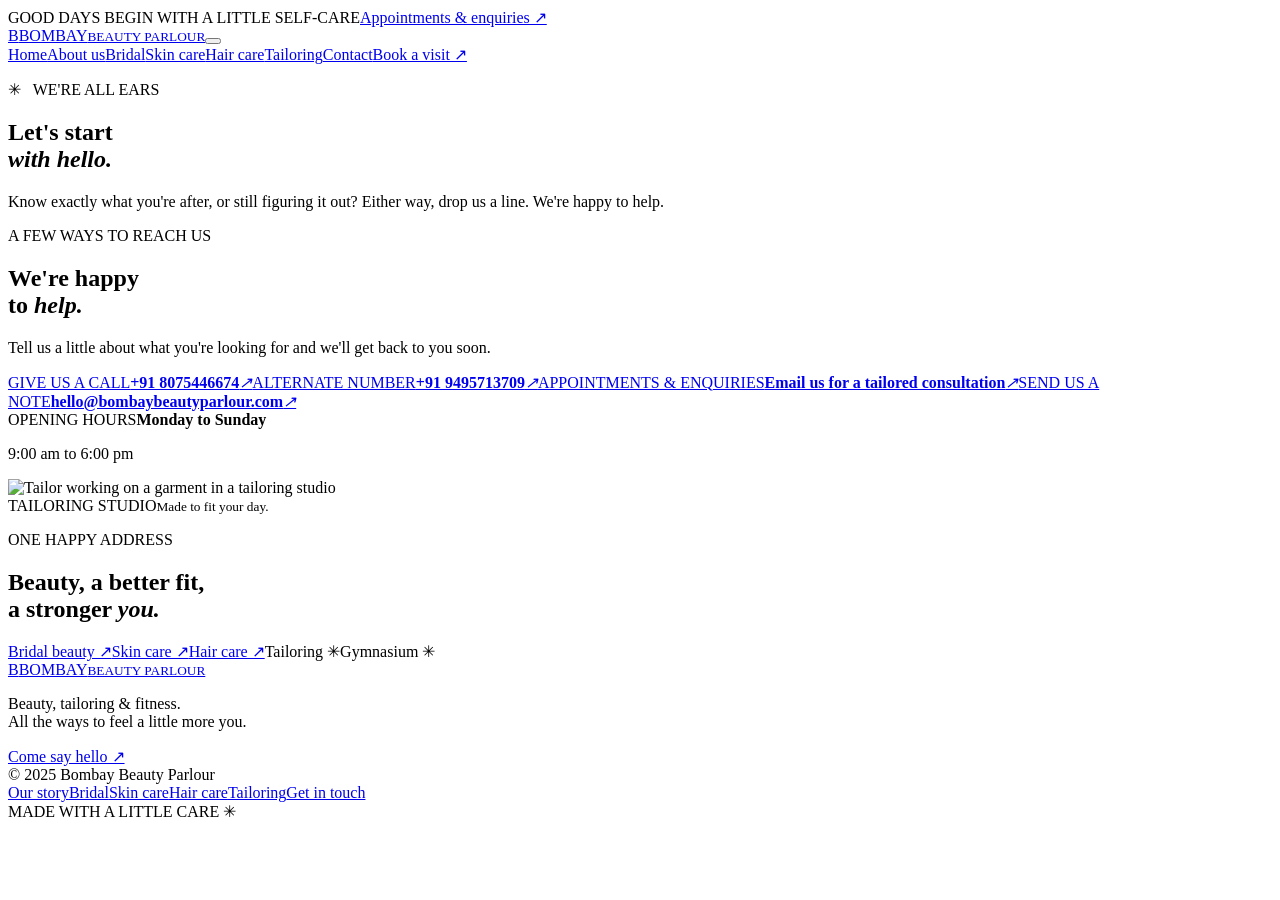
==== contact.html @ 86fa7dbe "Add core Bombay Beauty Parlour pages" ====
<!doctype html>
<html lang="en"><head><meta charset="utf-8"><meta name="viewport" content="width=device-width,initial-scale=1"><meta name="description" content="Contact Bombay Beauty Parlour to ask about beauty, bridal, tailoring, fitness and appointments."><title>Contact Us | Bombay Beauty Parlour</title><link rel="preconnect" href="https://fonts.googleapis.com"><link rel="preconnect" href="https://fonts.gstatic.com" crossorigin><link href="https://fonts.googleapis.com/css2?family=DM+Sans:wght@400;500;600;700&family=Playfair+Display:ital,wght@0,500;0,600;1,500&display=swap" rel="stylesheet"><link rel="stylesheet" href="styles.css"><script src="script.js" defer></script></head>
<body><div class="announcement"><span>GOOD DAYS BEGIN WITH A LITTLE SELF-CARE</span><a href="contact.html">Appointments & enquiries ↗</a></div><header class="header"><a class="brand" href="index.html"><span class="brand-symbol">B</span><span>BOMBAY<small>BEAUTY PARLOUR</small></span></a><button class="menu-toggle" aria-label="Open navigation" aria-expanded="false"><i></i><i></i></button><nav class="nav"><a href="index.html">Home</a><a href="about.html">About us</a><a href="bridal.html">Bridal</a><a href="skincare.html">Skin care</a><a href="haircare.html">Hair care</a><a href="tailoring.html">Tailoring</a><a class="active" href="contact.html">Contact</a><a class="nav-book" href="contact.html">Book a visit ↗</a></nav></header>
<main><section class="page-hero contact-hero"><p class="eyebrow">✳ &nbsp; WE'RE ALL EARS</p><h1>Let's start<br><em>with hello.</em></h1><p>Know exactly what you're after, or still figuring it out? Either way, drop us a line. We're happy to help.</p></section><section class="contact-layout wrap"><div class="contact-info"><p class="eyebrow">A FEW WAYS TO REACH US</p><h2>We're happy<br>to <em>help.</em></h2><p>Tell us a little about what you're looking for and we'll get back to you soon.</p><a class="contact-detail" href="tel:+918075446674"><span>GIVE US A CALL</span><b>+91 8075446674</b><i>↗</i></a><a class="contact-detail" href="tel:+919495713709"><span>ALTERNATE NUMBER</span><b>+91 9495713709</b><i>↗</i></a><a class="contact-detail" href="mailto:hello@bombaybeautyparlour.com"><span>APPOINTMENTS & ENQUIRIES</span><b>Email us for a tailored consultation</b><i>↗</i></a><a class="contact-detail" href="mailto:hello@bombaybeautyparlour.com"><span>SEND US A NOTE</span><b>hello@bombaybeautyparlour.com</b><i>↗</i></a><div class="hours"><span>OPENING HOURS</span><b>Monday to Sunday</b><p>9:00 am to 6:00 pm</p></div></div><div class="contact-visual" aria-label="Tailoring studio photo"><img src="https://images.pexels.com/photos/996329/pexels-photo-996329.jpeg?auto=compress&cs=tinysrgb&w=1200" alt="Tailor working on a garment in a tailoring studio"><div class="photo-caption"><span>TAILORING STUDIO</span><small>Made to fit your day.</small></div></div></section><section class="contact-services"><p class="eyebrow">ONE HAPPY ADDRESS</p><h2>Beauty, a better fit,<br>a stronger <em>you.</em></h2><div><a href="bridal.html">Bridal beauty ↗</a><a href="skincare.html">Skin care ↗</a><a href="haircare.html">Hair care ↗</a><span id="tailoring">Tailoring ✳</span><span id="gym">Gymnasium ✳</span></div></section></main>
<footer class="footer"><div class="footer-main"><a class="brand footer-brand" href="index.html"><span class="brand-symbol">B</span><span>BOMBAY<small>BEAUTY PARLOUR</small></span></a><p>Beauty, tailoring & fitness.<br>All the ways to feel a little more you.</p><a class="footer-hello" href="mailto:hello@bombaybeautyparlour.com">Come say hello ↗</a></div><div class="footer-bottom"><span>© 2025 Bombay Beauty Parlour</span><div><a href="about.html">Our story</a><a href="bridal.html">Bridal</a><a href="skincare.html">Skin care</a><a href="haircare.html">Hair care</a><a href="tailoring.html">Tailoring</a><a href="contact.html">Get in touch</a></div><span>MADE WITH A LITTLE CARE ✳</span></div></footer></body></html>
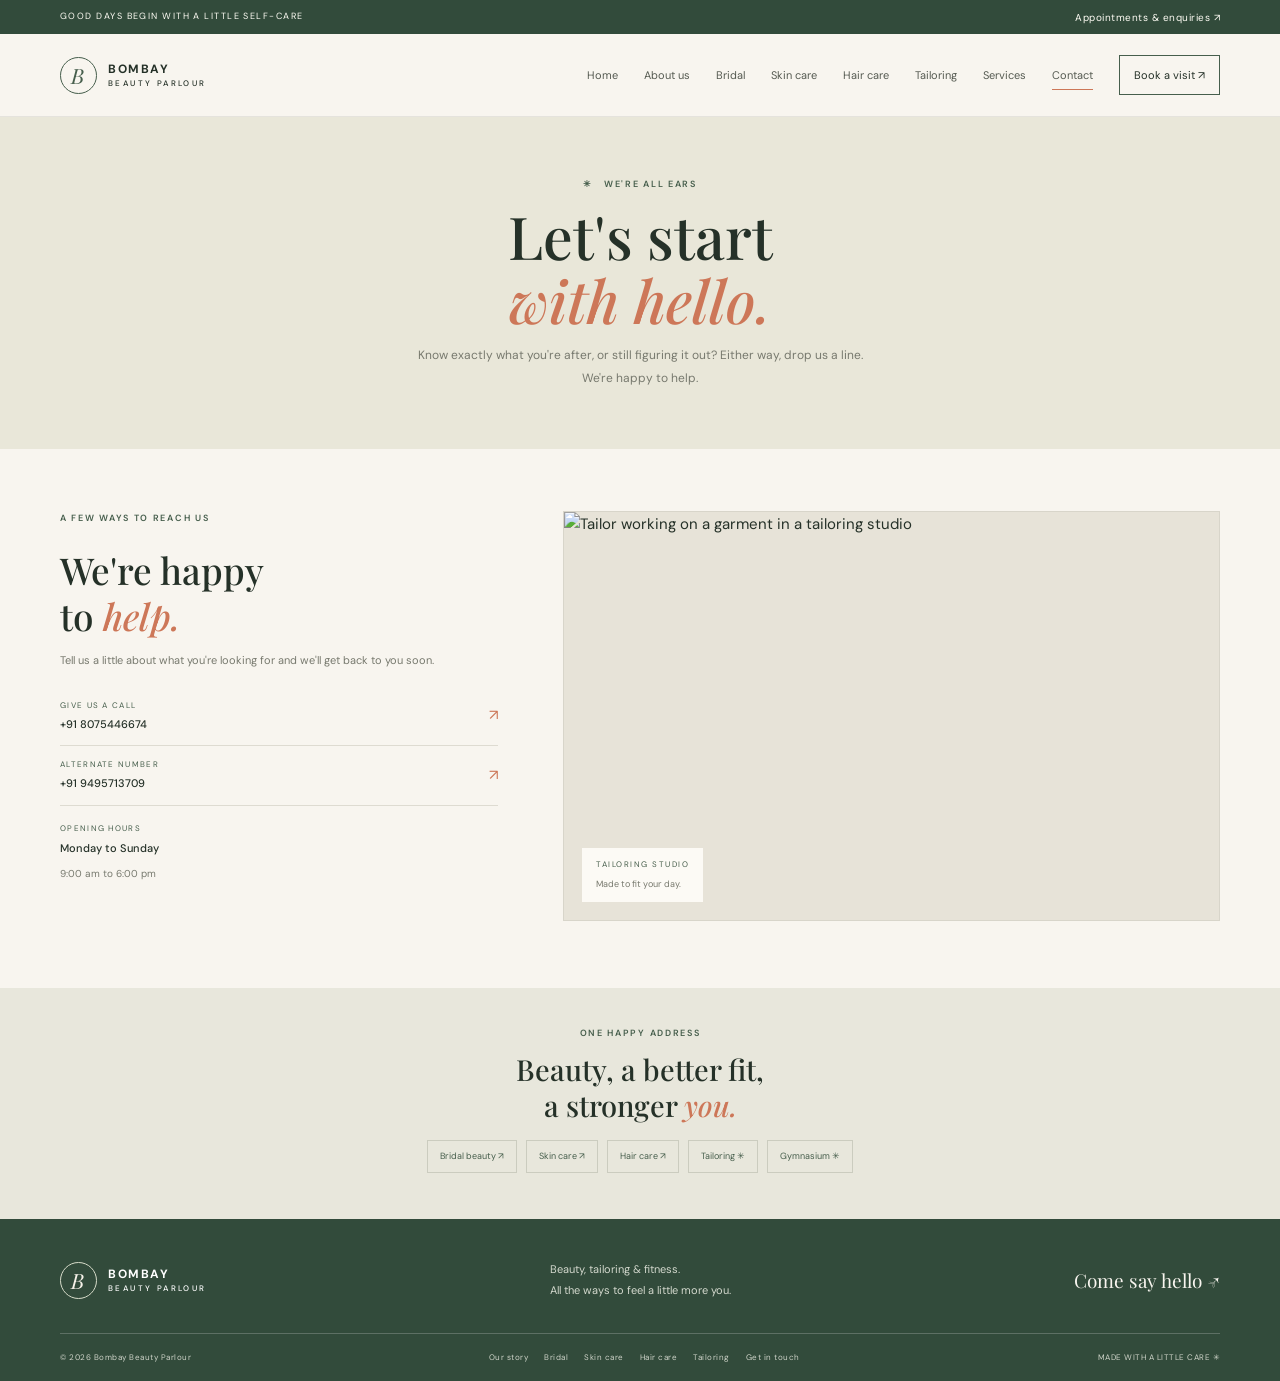
==== commit 2b300040: "Remove email enquiries from contact page" ====
--- a/contact.html
+++ b/contact.html
@@ -1,5 +1,5 @@
 <!doctype html>
 <html lang="en"><head><meta charset="utf-8"><meta name="viewport" content="width=device-width,initial-scale=1"><meta name="description" content="Contact Bombay Beauty Parlour to ask about beauty, bridal, tailoring, fitness and appointments."><title>Contact Us | Bombay Beauty Parlour</title><link rel="preconnect" href="https://fonts.googleapis.com"><link rel="preconnect" href="https://fonts.gstatic.com" crossorigin><link href="https://fonts.googleapis.com/css2?family=DM+Sans:wght@400;500;600;700&family=Playfair+Display:ital,wght@0,500;0,600;1,500&display=swap" rel="stylesheet"><link rel="stylesheet" href="styles.css"><script src="script.js" defer></script></head>
 <body><div class="announcement"><span>GOOD DAYS BEGIN WITH A LITTLE SELF-CARE</span><a href="contact.html">Appointments & enquiries ↗</a></div><header class="header"><a class="brand" href="index.html"><span class="brand-symbol">B</span><span>BOMBAY<small>BEAUTY PARLOUR</small></span></a><button class="menu-toggle" aria-label="Open navigation" aria-expanded="false"><i></i><i></i></button><nav class="nav"><a href="index.html">Home</a><a href="about.html">About us</a><a href="bridal.html">Bridal</a><a href="skincare.html">Skin care</a><a href="haircare.html">Hair care</a><a href="tailoring.html">Tailoring</a><a class="active" href="contact.html">Contact</a><a class="nav-book" href="contact.html">Book a visit ↗</a></nav></header>
-<main><section class="page-hero contact-hero"><p class="eyebrow">✳ &nbsp; WE'RE ALL EARS</p><h1>Let's start<br><em>with hello.</em></h1><p>Know exactly what you're after, or still figuring it out? Either way, drop us a line. We're happy to help.</p></section><section class="contact-layout wrap"><div class="contact-info"><p class="eyebrow">A FEW WAYS TO REACH US</p><h2>We're happy<br>to <em>help.</em></h2><p>Tell us a little about what you're looking for and we'll get back to you soon.</p><a class="contact-detail" href="tel:+918075446674"><span>GIVE US A CALL</span><b>+91 8075446674</b><i>↗</i></a><a class="contact-detail" href="tel:+919495713709"><span>ALTERNATE NUMBER</span><b>+91 9495713709</b><i>↗</i></a><a class="contact-detail" href="mailto:hello@bombaybeautyparlour.com"><span>APPOINTMENTS & ENQUIRIES</span><b>Email us for a tailored consultation</b><i>↗</i></a><a class="contact-detail" href="mailto:hello@bombaybeautyparlour.com"><span>SEND US A NOTE</span><b>hello@bombaybeautyparlour.com</b><i>↗</i></a><div class="hours"><span>OPENING HOURS</span><b>Monday to Sunday</b><p>9:00 am to 6:00 pm</p></div></div><div class="contact-visual" aria-label="Tailoring studio photo"><img src="https://images.pexels.com/photos/996329/pexels-photo-996329.jpeg?auto=compress&cs=tinysrgb&w=1200" alt="Tailor working on a garment in a tailoring studio"><div class="photo-caption"><span>TAILORING STUDIO</span><small>Made to fit your day.</small></div></div></section><section class="contact-services"><p class="eyebrow">ONE HAPPY ADDRESS</p><h2>Beauty, a better fit,<br>a stronger <em>you.</em></h2><div><a href="bridal.html">Bridal beauty ↗</a><a href="skincare.html">Skin care ↗</a><a href="haircare.html">Hair care ↗</a><span id="tailoring">Tailoring ✳</span><span id="gym">Gymnasium ✳</span></div></section></main>
+<main><section class="page-hero contact-hero"><p class="eyebrow">✳ &nbsp; WE'RE ALL EARS</p><h1>Let's start<br><em>with hello.</em></h1><p>Know exactly what you're after, or still figuring it out? Either way, drop us a line. We're happy to help.</p></section><section class="contact-layout wrap"><div class="contact-info"><p class="eyebrow">A FEW WAYS TO REACH US</p><h2>We're happy<br>to <em>help.</em></h2><p>Tell us a little about what you're looking for and we'll get back to you soon.</p><a class="contact-detail" href="tel:+918075446674"><span>GIVE US A CALL</span><b>+91 8075446674</b><i>↗</i></a><a class="contact-detail" href="tel:+919495713709"><span>ALTERNATE NUMBER</span><b>+91 9495713709</b><i>↗</i></a><div class="hours"><span>OPENING HOURS</span><b>Monday to Sunday</b><p>9:00 am to 6:00 pm</p></div></div><div class="contact-visual" aria-label="Tailoring studio photo"><img src="https://images.pexels.com/photos/996329/pexels-photo-996329.jpeg?auto=compress&cs=tinysrgb&w=1200" alt="Tailor working on a garment in a tailoring studio"><div class="photo-caption"><span>TAILORING STUDIO</span><small>Made to fit your day.</small></div></div></section><section class="contact-services"><p class="eyebrow">ONE HAPPY ADDRESS</p><h2>Beauty, a better fit,<br>a stronger <em>you.</em></h2><div><a href="bridal.html">Bridal beauty ↗</a><a href="skincare.html">Skin care ↗</a><a href="haircare.html">Hair care ↗</a><span id="tailoring">Tailoring ✳</span><span id="gym">Gymnasium ✳</span></div></section></main>
 <footer class="footer"><div class="footer-main"><a class="brand footer-brand" href="index.html"><span class="brand-symbol">B</span><span>BOMBAY<small>BEAUTY PARLOUR</small></span></a><p>Beauty, tailoring & fitness.<br>All the ways to feel a little more you.</p><a class="footer-hello" href="mailto:hello@bombaybeautyparlour.com">Come say hello ↗</a></div><div class="footer-bottom"><span>© 2025 Bombay Beauty Parlour</span><div><a href="about.html">Our story</a><a href="bridal.html">Bridal</a><a href="skincare.html">Skin care</a><a href="haircare.html">Hair care</a><a href="tailoring.html">Tailoring</a><a href="contact.html">Get in touch</a></div><span>MADE WITH A LITTLE CARE ✳</span></div></footer></body></html>
--- a/styles.css
+++ b/styles.css
@@ -0,0 +1 @@
+:root{--paper:#f8f5ef;--white:#fffdf9;--ink:#253128;--muted:#77796e;--green:#465e4c;--deep:#324b3b;--orange:#cd7758;--pale:#e9e7d9;--line:#dedbd1;--serif:"Playfair Display",Georgia,serif;--sans:"DM Sans",Arial,sans-serif;--content:1160px}*{box-sizing:border-box}html{scroll-behavior:smooth}body{margin:0;background:var(--paper);color:var(--ink);font-family:var(--sans);font-size:15px;line-height:1.7}a{color:inherit;text-decoration:none}img{display:block;width:100%;height:100%;object-fit:cover}.announcement{height:34px;padding:0 max(calc((100vw - var(--content))/2),32px);background:var(--deep);color:#fffdf5;display:flex;align-items:center;justify-content:space-between;font-size:9px;letter-spacing:1.45px}.announcement a{font-size:10px;letter-spacing:.5px}.header{height:83px;padding:0 max(calc((100vw - var(--content))/2),32px);display:flex;align-items:center;justify-content:space-between;border-bottom:1px solid rgba(37,49,40,.09);position:relative;z-index:5}.brand{display:flex;align-items:center;gap:11px;font-size:12px;letter-spacing:1.5px;font-weight:700;line-height:1.4}.brand-symbol{width:37px;height:37px;border:1px solid var(--green);border-radius:50%;display:grid;place-items:center;font:italic 21px var(--serif);color:var(--green)}.brand small{display:block;font-size:8px;font-weight:500;letter-spacing:2.4px}.nav{display:flex;align-items:center;gap:26px;font-size:11px}.nav>a:not(.nav-book){position:relative;padding:8px 0;color:#555a51}.nav>a:not(.nav-book):after{content:"";position:absolute;left:0;bottom:2px;width:0;height:1px;background:var(--orange);transition:width .2s}.nav>a:not(.nav-book):hover:after,.nav>a.active:after{width:100%}.nav-book{border:1px solid var(--green);padding:10px 14px;transition:background .2s,color .2s}.nav-book:hover{background:var(--green);color:white}.menu-toggle{display:none}.hero{max-width:var(--content);min-height:570px;margin:auto;padding:55px 0 65px;display:grid;grid-template-columns:.9fr 1.1fr;gap:45px;align-items:center}.hero-copy{padding-left:20px;position:relative}.eyebrow{display:flex;align-items:center;gap:9px;font-size:9px;font-weight:600;letter-spacing:1.7px;color:var(--green);margin:0 0 20px}.hero h1,.page-hero h1,.detail-hero h1{font:500 clamp(53px,6.1vw,76px)/1.08 var(--serif);margin:0 0 21px}.hero h1 em,.page-hero h1 em,.detail-hero h1 em,h2 em{font-weight:500;color:var(--orange)}.body-copy{max-width:365px;color:#666960;font-size:13px;line-height:1.9;margin-bottom:26px}.actions{display:flex;align-items:center;gap:23px}.button{display:inline-flex;align-items:center;justify-content:center;gap:24px;padding:13px 18px;font-size:10px;font-weight:600;letter-spacing:.3px;color:white;background:var(--deep);transition:transform .2s,background .2s;border:0;cursor:pointer}.button:hover{transform:translateY(-2px);background:var(--green)}.button span{color:#e6a17d}.underlink{font-size:10px;font-weight:600;border-bottom:1px solid var(--orange);padding:7px 0}.hero-note{position:absolute;bottom:-103px;left:18px;color:#838478;font-size:8px;letter-spacing:1px;line-height:1.8;padding-left:34px}.hero-note b{position:absolute;left:0;top:4px;font-size:25px;color:var(--orange)}.hero-note span{color:var(--green);font-weight:600}.hero-photo{position:relative;height:455px;min-width:0}.hero-photo:before{content:"";position:absolute;inset:12px -12px -12px 12px;border:1px solid #c5c2af;pointer-events:none;z-index:1}.hero-photo img{object-position:50% 38%}.photo-label{position:absolute;z-index:2;left:16px;bottom:16px;background:var(--white);padding:10px 13px;font-size:8px;letter-spacing:1px}.photo-label:first-letter{color:var(--orange)}.photo-label small{margin-left:9px;color:#88887c}.photo-stamp{width:96px;height:96px;border-radius:50%;position:absolute;right:-19px;top:25px;z-index:2;background:#d8ddd0;color:var(--deep);display:grid;place-content:center;text-align:center;font-size:8px;letter-spacing:1px;line-height:1.55;transform:rotate(8deg)}.intro{padding:59px max(calc((100vw - var(--content))/2),32px);background:var(--pale);display:grid;grid-template-columns:1fr .85fr 45px;align-items:center;gap:42px}.intro .eyebrow{margin-bottom:10px}.intro h2,.section-title h2,.story h2,.visit h2,.contact-info h2,.contact-services h2{font:500 37px/1.25 var(--serif);margin:0}.intro>p{margin:0;color:#686b60;font-size:12px;line-height:2;max-width:380px}.home-malayalam-brand{margin:18px auto 0;padding:0 20px;text-align:center;color:#1d5dbd;font-size:24px;font-weight:700;letter-spacing:.5px}.round-link{width:42px;height:42px;border:1px solid #829083;border-radius:50%;display:grid;place-items:center;font-size:18px;transition:background .2s,color .2s}.round-link:hover{background:var(--green);color:white}.wrap{max-width:var(--content);margin-left:auto;margin-right:auto}.services{padding-top:79px;padding-bottom:87px}.section-title{display:flex;justify-content:space-between;align-items:end;margin-bottom:30px}.section-title .eyebrow{margin-bottom:9px}.section-title h2{font-size:35px}.section-title>p{max-width:290px;font-size:11px;line-height:1.9;color:var(--muted);margin:0 7px 4px 20px}.service-grid{display:grid;grid-template-columns:repeat(6,1fr);gap:16px}.service-card{grid-column:span 2;position:relative;display:block;height:277px;overflow:hidden;background:#d9d9cf;color:white}.service-card.wide{grid-column:span 3}.service-card img{transition:transform .55s;filter:brightness(.83)}.service-card:hover img{transform:scale(1.04)}.service-card:after{content:"";position:absolute;inset:38% 0 0;background:linear-gradient(transparent,rgba(20,29,22,.7))}.service-card .number{position:absolute;left:14px;top:13px;z-index:1;font-size:8px;letter-spacing:1.2px}.service-card>div{position:absolute;left:19px;bottom:17px;z-index:1}.service-card small{font-size:8px;letter-spacing:1px}.service-card h3{font:500 26px/1.25 var(--serif);margin:0}.service-card>b{position:absolute;right:17px;bottom:17px;z-index:1;border:1px solid #ffffffa0;border-radius:50%;width:32px;height:32px;display:grid;place-items:center;font-size:14px;transition:background .2s,color .2s}.service-card:hover>b{background:white;color:var(--ink)}.quote{min-height:279px;background:#e8e7dc;display:flex;align-items:center;justify-content:center;flex-direction:column;text-align:center;position:relative;overflow:hidden}.quote>span{font:48px/1 var(--serif);color:var(--orange)}.quote blockquote{font:500 34px/1.3 var(--serif);margin:5px 0 13px}.quote blockquote em{color:var(--orange)}.quote>p{font-size:8px;letter-spacing:1.8px;color:var(--green);margin:0}.quote>b{position:absolute;right:14%;top:42%;font-size:43px;color:#c4c8b9}.visit{margin-top:80px;margin-bottom:90px;min-height:390px;background:var(--pale);display:grid;grid-template-columns:1fr 1fr}.visit>img{height:100%;min-height:390px}.visit>div{align-self:center;padding:50px 55px}.visit .eyebrow{margin-bottom:12px}.visit h2{font-size:40px}.visit>div>p:not(.eyebrow):not(.hand-note){font-size:12px;line-height:1.9;color:var(--muted);max-width:350px;margin:14px 0 21px}.hand-note{font:italic 13px var(--serif);color:var(--green);margin:12px 0 0}.footer{background:var(--deep);color:#f8f5ef;padding:40px max(calc((100vw - var(--content))/2),32px) 0}.footer-main{display:flex;align-items:center;justify-content:space-between;padding-bottom:32px}.footer-brand{color:white}.footer-brand .brand-symbol{border-color:#d6dbc9;color:#f6f2e9}.footer-main>p{font-size:11px;line-height:1.9;color:#d4d9ce;margin:0}.footer-hello{font:19px var(--serif)}.footer-bottom{min-height:48px;border-top:1px solid #ffffff35;display:flex;align-items:center;justify-content:space-between;font-size:8px;letter-spacing:.5px;color:#d0d5ca}.footer-bottom>div{display:flex;gap:16px}.footer-bottom a:hover{color:#edb494}.page-hero{min-height:320px;padding:60px 20px;text-align:center;display:flex;align-items:center;justify-content:center;flex-direction:column;background:var(--pale)}.page-hero .eyebrow{justify-content:center;margin-bottom:12px}.page-hero h1{font-size:59px;margin-bottom:12px}.page-hero>p:last-child{max-width:460px;font-size:12px;line-height:1.9;color:var(--muted);margin:0}.story{padding-top:80px;padding-bottom:82px;display:grid;grid-template-columns:1.03fr .97fr;gap:76px;align-items:center}.story-photo{height:390px;position:relative}.story-photo>span,.detail-photo>span{position:absolute;left:0;bottom:0;background:var(--white);padding:10px 14px;font-size:8px;letter-spacing:1.1px;color:var(--green)}.story h2{font-size:38px;margin-bottom:16px}.story>div>p:not(.eyebrow){font-size:12px;color:var(--muted);line-height:2;margin-bottom:13px}.story .underlink{display:inline-block;margin-top:9px}.about-blue-text{margin:10px 0 0;color:#1d5dbd;font-size:17px;font-weight:600;line-height:1.8}.values{padding:45px max(calc((100vw - var(--content))/2),32px);background:#e8e7dc;display:grid;grid-template-columns:repeat(3,1fr);gap:40px}.values article>span,.offers article>small{font-size:8px;letter-spacing:1.4px;color:var(--orange)}.values h3,.offers h3{font:500 23px var(--serif);margin:8px 0 5px}.values p,.offers article p{font-size:11px;line-height:1.9;color:#73766d;max-width:290px;margin:0}.detail-hero{max-width:var(--content);min-height:465px;margin:auto;padding:48px 0;display:grid;grid-template-columns:1fr 1fr;gap:64px;align-items:center}.detail-hero>div:first-child{padding-left:18px}.detail-hero h1{font-size:62px;margin-bottom:16px}.detail-hero>div:first-child>p:not(.eyebrow){font-size:12px;line-height:2;color:var(--muted);max-width:380px;margin-bottom:22px}.detail-photo{height:365px;position:relative}.detail-intro{padding:53px 20px 48px;text-align:center;background:var(--pale)}.detail-intro .eyebrow{justify-content:center;margin-bottom:11px}.detail-intro h2,.note-block h2,.wide-photo h2,.hair-quote h2{font:500 34px/1.35 var(--serif);margin:0 0 10px}.detail-intro>p:last-child{max-width:500px;font-size:11px;line-height:2;color:var(--muted);margin:auto}.tailoring-callout{max-width:var(--content);margin:0 auto 16px;padding:0 20px;color:#1d5dbd;font-size:17px;font-weight:600;letter-spacing:.2px;line-height:1.8;text-align:center}.bridal-blue-text{max-width:var(--content);margin:0 auto 10px;padding:0 20px;color:#1d5dbd;font-size:18px;font-weight:600;letter-spacing:.2px;text-align:center}.skincare-blue-text{max-width:var(--content);margin:0 auto 16px;padding:0 20px;color:#1d5dbd;font-size:18px;font-weight:600;letter-spacing:.2px;text-align:center}.hair-blue-text{max-width:var(--content);margin:0 auto 16px;padding:0 20px;color:#1d5dbd;font-size:18px;font-weight:600;letter-spacing:.2px;text-align:center}.offers{padding-top:40px;padding-bottom:47px;display:grid;grid-template-columns:repeat(3,1fr);gap:35px}.offers article{padding:12px 18px 6px 0;border-right:1px solid var(--line)}.offers article:last-child{border:0}.offers h3{margin:8px 0}.note-block{text-align:center;padding:42px 20px 48px;background:#e8e7dc}.note-block>span{font-size:24px;color:var(--orange)}.note-block>.eyebrow{justify-content:center;margin:3px 0 8px}.note-block h2{font-size:30px}.note-block>p:not(.eyebrow){max-width:420px;margin:0 auto 12px;font-size:10px;line-height:1.9;color:var(--muted)}.light-button{background:var(--paper);color:var(--deep)}.wide-photo{max-width:var(--content);height:285px;margin:0 auto 58px;position:relative;overflow:hidden}.wide-photo img{filter:brightness(.68)}.wide-photo>div{position:absolute;left:39px;bottom:29px;color:white}.wide-photo .eyebrow{color:#f7f3e8;margin-bottom:8px}.wide-photo h2{margin-bottom:4px}.wide-photo h2 em,.hair-quote h2 em{color:#f0ad88}.wide-photo>div>p:last-child{font-size:10px;margin:0}.hair-quote{max-width:var(--content);margin:0 auto 60px;display:grid;grid-template-columns:1fr 1fr;min-height:290px;background:var(--pale)}.hair-quote img{min-height:290px}.hair-quote>div{align-self:center;padding:30px 40px}.hair-quote>div>span{font:42px/1 var(--serif);color:var(--orange)}.hair-quote h2{font-size:27px;margin:0 0 9px}.hair-quote p{font-size:10px;color:var(--muted)}.page-cta{background:var(--deep);text-align:center;padding:48px 20px 53px;color:#fffdf8}.page-cta .eyebrow{justify-content:center;color:#d6ddcf;margin-bottom:9px}.page-cta h2{font:500 35px/1.35 var(--serif);margin:0 0 16px}.page-cta h2 em{color:#e4a17c}.contact-hero{min-height:275px}.contact-layout{padding-top:62px;padding-bottom:67px;display:grid;grid-template-columns:.8fr 1.2fr;gap:65px}.contact-info h2{font-size:37px;margin-bottom:11px}.contact-info>p:not(.eyebrow){font-size:11px;line-height:1.9;color:var(--muted);margin-bottom:16px}.contact-detail{padding:12px 0;border-bottom:1px solid var(--line);display:grid;grid-template-columns:1fr auto;gap:2px}.contact-detail>span,.hours>span{font-size:8px;letter-spacing:1.3px;color:var(--green)}.contact-detail>b,.hours>b{font-size:11px;font-weight:500}.contact-detail>i{font-style:normal;color:var(--orange);grid-column:2;grid-row:1/3;align-self:center}.hours{padding-top:16px;display:grid;gap:4px}.hours p{font-size:10px;color:var(--muted);margin:3px 0 0}.contact-visual{position:relative;height:100%;min-height:410px;background:#e7e3d8;overflow:hidden;border:1px solid rgba(37,49,40,.08)}.contact-visual img{height:100%;object-position:center}.photo-caption{position:absolute;left:18px;bottom:18px;background:rgba(255,253,249,.88);padding:10px 14px;display:grid;gap:5px;backdrop-filter:blur(1px)}.photo-caption span{font-size:8px;letter-spacing:1.5px;color:var(--green)}.photo-caption small{font-size:9px;color:var(--muted)}.contact-services{padding:38px 20px 46px;background:#e8e7dc;text-align:center}.contact-services .eyebrow{justify-content:center;margin-bottom:9px}.contact-services h2{font-size:29px;margin-bottom:17px}.contact-services>div{display:flex;justify-content:center;flex-wrap:wrap;gap:9px}.contact-services>div>*{padding:8px 12px;border:1px solid #cbccbf;font-size:9px;color:var(--green)}.contact-services a:hover{background:var(--deep);color:white}@media(max-width:1200px){.wrap,.hero,.detail-hero,.story,.wide-photo,.hair-quote,.visit{margin-left:35px;margin-right:35px}.header,.announcement,.footer,.intro,.values{padding-left:35px;padding-right:35px}.nav{gap:17px}}@media(max-width:900px){.nav{gap:12px;font-size:10px}.nav-book{padding:8px}.hero{min-height:490px;gap:28px}.hero-photo{height:390px}.hero h1{font-size:59px}.hero-note{bottom:-79px}.service-card{height:236px}.story{gap:40px}.detail-hero{gap:34px}.detail-hero h1{font-size:55px}.contact-layout{gap:32px}.footer-bottom>div{gap:10px}}@media(max-width:700px){.announcement{height:31px;padding:0 16px;font-size:7px;letter-spacing:.9px}.announcement a{font-size:9px}.header{height:67px;padding:0 19px}.brand{font-size:11px;gap:9px}.brand-symbol{width:33px;height:33px}.brand small{font-size:7px}.menu-toggle{width:38px;height:38px;border:1px solid var(--line);background:transparent;display:flex;align-items:center;justify-content:center;flex-direction:column;gap:5px}.menu-toggle i{width:15px;height:1px;background:var(--deep)}.nav{display:none;position:absolute;top:67px;left:0;right:0;background:var(--paper);padding:14px 20px 20px;align-items:stretch;gap:0;flex-direction:column;border-bottom:1px solid var(--line);box-shadow:0 10px 20px #232b210f}.nav.open{display:flex}.nav>a:not(.nav-book){padding:10px 0;border-bottom:1px solid #25312812}.nav>a:not(.nav-book):after{display:none}.nav-book{align-self:flex-start;margin-top:12px}.hero{margin:0;padding:35px 20px;display:flex;flex-direction:column;align-items:stretch;gap:26px}.hero-copy{padding:0}.eyebrow{font-size:8px;margin-bottom:16px}.hero h1,.page-hero h1{font-size:53px}.body-copy{font-size:12px}.actions{gap:16px}.hero-note{display:none}.hero-photo{height:325px;margin-right:7px}.hero-photo:before{inset:8px -8px -8px 8px}.photo-stamp{width:78px;height:78px;right:-10px;top:14px;font-size:7px}.photo-label{left:9px;bottom:9px;font-size:7px}.intro{padding:34px 20px;grid-template-columns:1fr 41px;gap:12px 15px}.intro>div{grid-column:1}.intro>p{grid-column:1;grid-row:2;font-size:11px}.intro h2,.section-title h2,.story h2,.visit h2{font-size:30px}.round-link{grid-column:2;grid-row:1;width:39px;height:39px}.wrap{margin-left:20px;margin-right:20px}.services{padding-top:49px;padding-bottom:54px}.section-title{display:block;margin-bottom:19px}.section-title>p{margin:8px 0 0;max-width:350px}.service-grid{grid-template-columns:1fr 1fr;gap:10px}.service-card,.service-card.wide{grid-column:span 1;height:205px}.service-card:last-child{grid-column:1/-1;height:215px}.service-card>div{left:12px;bottom:12px}.service-card h3{font-size:22px}.service-card small,.service-card .number{font-size:7px}.service-card>b{width:27px;height:27px;right:11px;bottom:12px}.quote{min-height:230px;padding:28px 15px}.quote blockquote{font-size:28px}.quote>b{right:5%;font-size:33px}.visit{margin:48px 20px 53px;grid-template-columns:1fr}.visit>img{min-height:230px;height:230px}.visit>div{padding:31px 23px 35px}.visit h2{font-size:36px}.footer{padding:30px 20px 0}.footer-main{align-items:flex-start;gap:14px;flex-wrap:wrap}.footer-main>p{width:100%;order:3}.footer-hello{font-size:15px}.footer-bottom{padding:14px 0;align-items:flex-start;gap:12px;flex-direction:column}.footer-bottom>div{flex-wrap:wrap;gap:5px 14px}.page-hero{min-height:260px;padding:43px 22px}.page-hero h1{font-size:49px}.page-hero>p:last-child{font-size:11px}.story{margin:0 20px;padding:45px 0;grid-template-columns:1fr;gap:27px}.story-photo{height:275px}.story h2{font-size:33px}.values{padding:30px 24px;grid-template-columns:1fr;gap:20px}.values h3{font-size:21px;margin:5px 0}.values p{max-width:430px}.detail-hero{margin:0;padding:35px 20px 39px;grid-template-columns:1fr;gap:23px}.detail-hero>div:first-child{padding:0}.detail-hero h1{font-size:51px}.detail-hero>div:first-child>p:not(.eyebrow){font-size:11px}.detail-photo{height:300px;margin-right:7px}.detail-intro{padding:37px 20px}.detail-intro h2{font-size:29px}.detail-intro>p:last-child{font-size:10px}.offers{padding:24px 21px 30px;grid-template-columns:1fr;gap:0}.offers article{padding:15px 0;border-right:0;border-bottom:1px solid var(--line)}.offers article:last-child{border:0}.offers article p{max-width:450px}.note-block{padding:35px 21px 40px}.page-cta{padding:38px 18px}.page-cta h2{font-size:30px}.wide-photo{height:228px;margin:0 20px 42px}.wide-photo>div{left:18px;right:10px;bottom:19px}.wide-photo h2{font-size:28px}.hair-quote{margin:0 20px 42px;grid-template-columns:1fr}.hair-quote img{height:210px;min-height:210px}.hair-quote>div{padding:19px 22px}.hair-quote h2{font-size:25px}.contact-hero{min-height:235px}.contact-layout{margin:0 20px;padding:36px 0 41px;grid-template-columns:1fr;gap:28px}.contact-info h2{font-size:33px}.contact-form{padding:21px 17px}.form-row{grid-template-columns:1fr;gap:0}.contact-services{padding:31px 15px}.contact-services h2{font-size:25px}}@media(prefers-reduced-motion:reduce){*,*::before,*::after{scroll-behavior:auto!important;transition:none!important}}
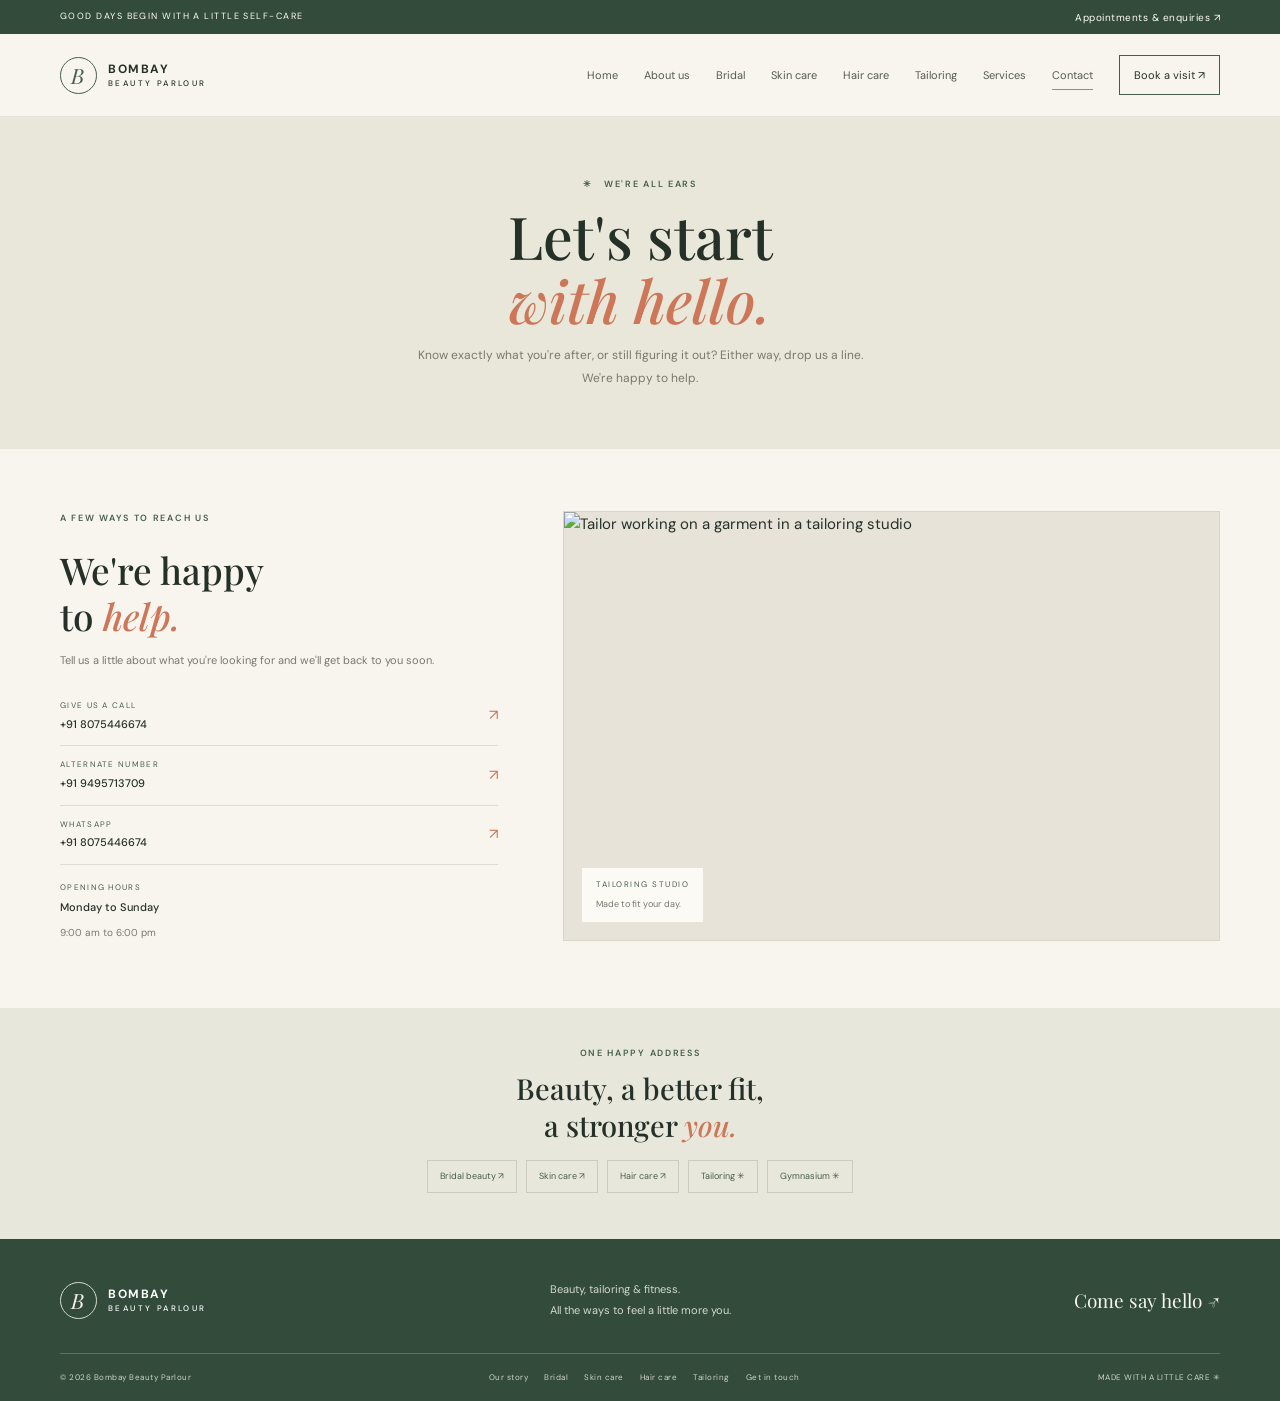
==== commit 034a948f: "Add WhatsApp contact to contact page" ====
--- a/contact.html
+++ b/contact.html
@@ -1,5 +1,5 @@
 <!doctype html>
 <html lang="en"><head><meta charset="utf-8"><meta name="viewport" content="width=device-width,initial-scale=1"><meta name="description" content="Contact Bombay Beauty Parlour to ask about beauty, bridal, tailoring, fitness and appointments."><title>Contact Us | Bombay Beauty Parlour</title><link rel="preconnect" href="https://fonts.googleapis.com"><link rel="preconnect" href="https://fonts.gstatic.com" crossorigin><link href="https://fonts.googleapis.com/css2?family=DM+Sans:wght@400;500;600;700&family=Playfair+Display:ital,wght@0,500;0,600;1,500&display=swap" rel="stylesheet"><link rel="stylesheet" href="styles.css"><script src="script.js" defer></script></head>
 <body><div class="announcement"><span>GOOD DAYS BEGIN WITH A LITTLE SELF-CARE</span><a href="contact.html">Appointments & enquiries ↗</a></div><header class="header"><a class="brand" href="index.html"><span class="brand-symbol">B</span><span>BOMBAY<small>BEAUTY PARLOUR</small></span></a><button class="menu-toggle" aria-label="Open navigation" aria-expanded="false"><i></i><i></i></button><nav class="nav"><a href="index.html">Home</a><a href="about.html">About us</a><a href="bridal.html">Bridal</a><a href="skincare.html">Skin care</a><a href="haircare.html">Hair care</a><a href="tailoring.html">Tailoring</a><a class="active" href="contact.html">Contact</a><a class="nav-book" href="contact.html">Book a visit ↗</a></nav></header>
-<main><section class="page-hero contact-hero"><p class="eyebrow">✳ &nbsp; WE'RE ALL EARS</p><h1>Let's start<br><em>with hello.</em></h1><p>Know exactly what you're after, or still figuring it out? Either way, drop us a line. We're happy to help.</p></section><section class="contact-layout wrap"><div class="contact-info"><p class="eyebrow">A FEW WAYS TO REACH US</p><h2>We're happy<br>to <em>help.</em></h2><p>Tell us a little about what you're looking for and we'll get back to you soon.</p><a class="contact-detail" href="tel:+918075446674"><span>GIVE US A CALL</span><b>+91 8075446674</b><i>↗</i></a><a class="contact-detail" href="tel:+919495713709"><span>ALTERNATE NUMBER</span><b>+91 9495713709</b><i>↗</i></a><div class="hours"><span>OPENING HOURS</span><b>Monday to Sunday</b><p>9:00 am to 6:00 pm</p></div></div><div class="contact-visual" aria-label="Tailoring studio photo"><img src="https://images.pexels.com/photos/996329/pexels-photo-996329.jpeg?auto=compress&cs=tinysrgb&w=1200" alt="Tailor working on a garment in a tailoring studio"><div class="photo-caption"><span>TAILORING STUDIO</span><small>Made to fit your day.</small></div></div></section><section class="contact-services"><p class="eyebrow">ONE HAPPY ADDRESS</p><h2>Beauty, a better fit,<br>a stronger <em>you.</em></h2><div><a href="bridal.html">Bridal beauty ↗</a><a href="skincare.html">Skin care ↗</a><a href="haircare.html">Hair care ↗</a><span id="tailoring">Tailoring ✳</span><span id="gym">Gymnasium ✳</span></div></section></main>
+<main><section class="page-hero contact-hero"><p class="eyebrow">✳ &nbsp; WE'RE ALL EARS</p><h1>Let's start<br><em>with hello.</em></h1><p>Know exactly what you're after, or still figuring it out? Either way, drop us a line. We're happy to help.</p></section><section class="contact-layout wrap"><div class="contact-info"><p class="eyebrow">A FEW WAYS TO REACH US</p><h2>We're happy<br>to <em>help.</em></h2><p>Tell us a little about what you're looking for and we'll get back to you soon.</p><a class="contact-detail" href="tel:+918075446674"><span>GIVE US A CALL</span><b>+91 8075446674</b><i>↗</i></a><a class="contact-detail" href="tel:+919495713709"><span>ALTERNATE NUMBER</span><b>+91 9495713709</b><i>↗</i></a><a class="contact-detail" href="https://wa.me/918075446674" target="_blank" rel="noopener noreferrer"><span>WHATSAPP</span><b>+91 8075446674</b><i>↗</i></a><div class="hours"><span>OPENING HOURS</span><b>Monday to Sunday</b><p>9:00 am to 6:00 pm</p></div></div><div class="contact-visual" aria-label="Tailoring studio photo"><img src="https://images.pexels.com/photos/996329/pexels-photo-996329.jpeg?auto=compress&cs=tinysrgb&w=1200" alt="Tailor working on a garment in a tailoring studio"><div class="photo-caption"><span>TAILORING STUDIO</span><small>Made to fit your day.</small></div></div></section><section class="contact-services"><p class="eyebrow">ONE HAPPY ADDRESS</p><h2>Beauty, a better fit,<br>a stronger <em>you.</em></h2><div><a href="bridal.html">Bridal beauty ↗</a><a href="skincare.html">Skin care ↗</a><a href="haircare.html">Hair care ↗</a><span id="tailoring">Tailoring ✳</span><span id="gym">Gymnasium ✳</span></div></section></main>
 <footer class="footer"><div class="footer-main"><a class="brand footer-brand" href="index.html"><span class="brand-symbol">B</span><span>BOMBAY<small>BEAUTY PARLOUR</small></span></a><p>Beauty, tailoring & fitness.<br>All the ways to feel a little more you.</p><a class="footer-hello" href="mailto:hello@bombaybeautyparlour.com">Come say hello ↗</a></div><div class="footer-bottom"><span>© 2025 Bombay Beauty Parlour</span><div><a href="about.html">Our story</a><a href="bridal.html">Bridal</a><a href="skincare.html">Skin care</a><a href="haircare.html">Hair care</a><a href="tailoring.html">Tailoring</a><a href="contact.html">Get in touch</a></div><span>MADE WITH A LITTLE CARE ✳</span></div></footer></body></html>
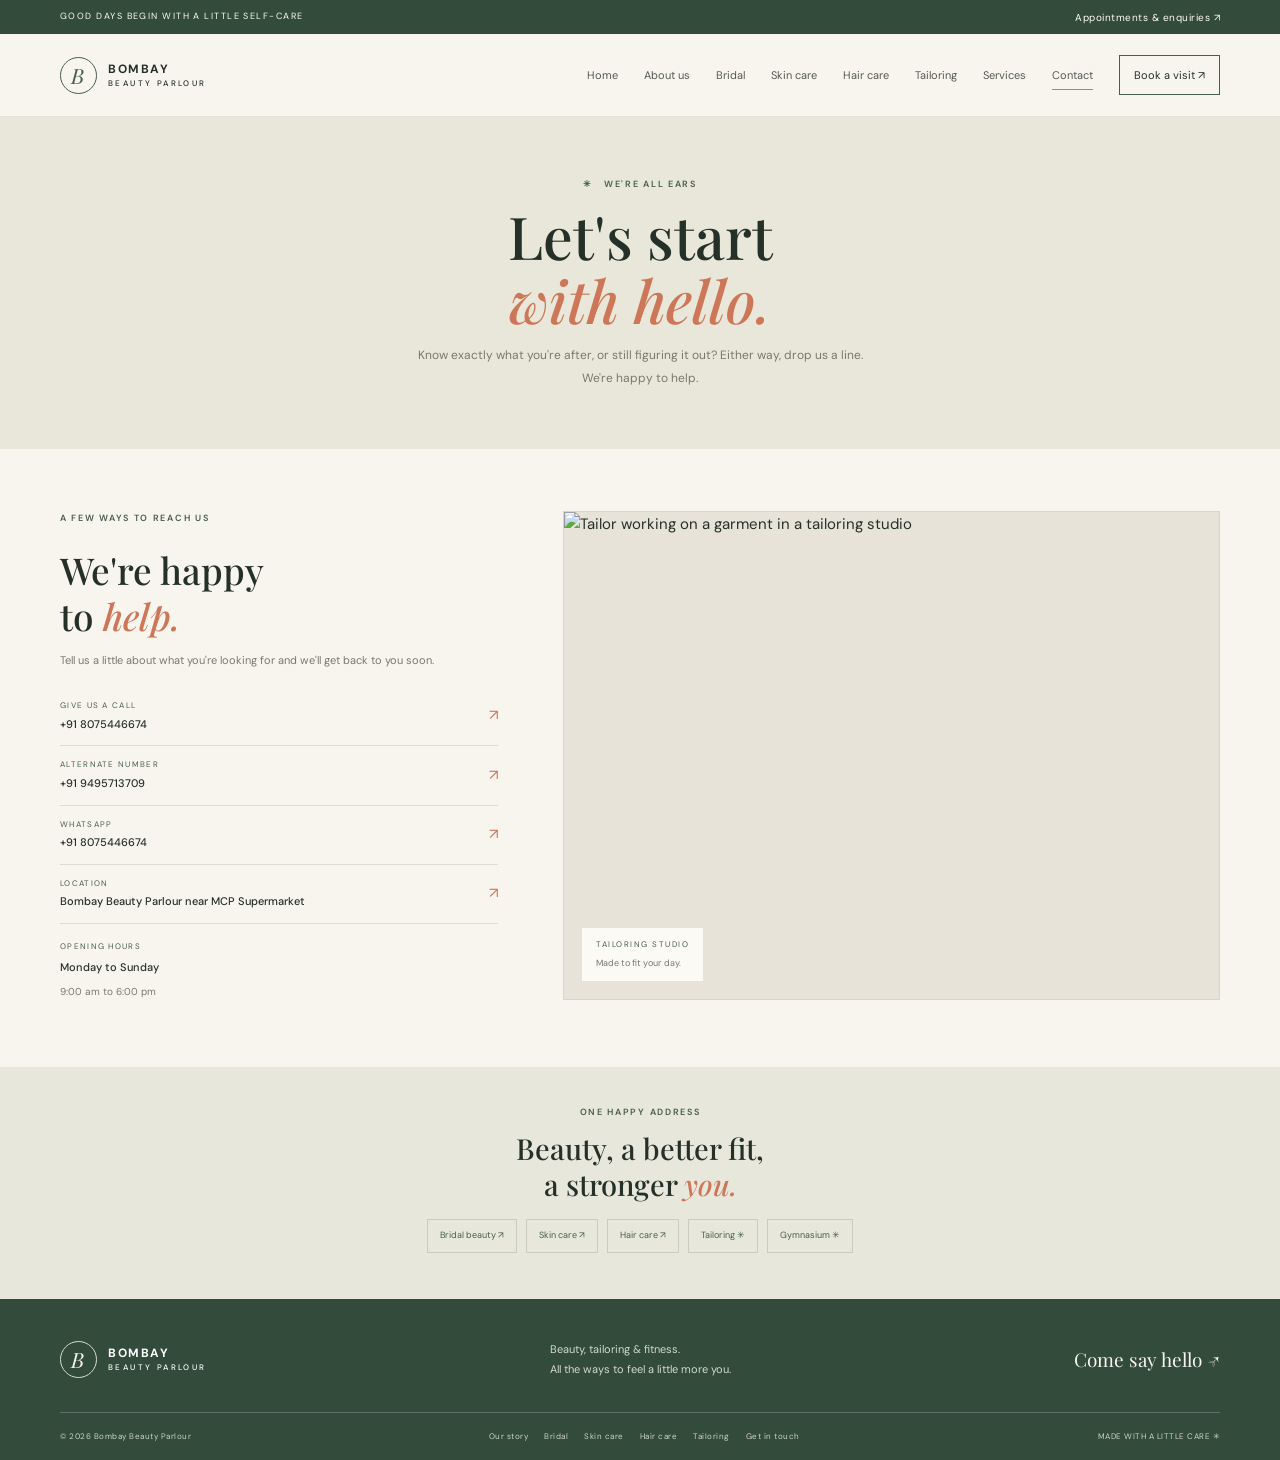
==== commit ef1c4aca: "Add parlour location to contact page" ====
--- a/contact.html
+++ b/contact.html
@@ -1,5 +1,5 @@
 <!doctype html>
 <html lang="en"><head><meta charset="utf-8"><meta name="viewport" content="width=device-width,initial-scale=1"><meta name="description" content="Contact Bombay Beauty Parlour to ask about beauty, bridal, tailoring, fitness and appointments."><title>Contact Us | Bombay Beauty Parlour</title><link rel="preconnect" href="https://fonts.googleapis.com"><link rel="preconnect" href="https://fonts.gstatic.com" crossorigin><link href="https://fonts.googleapis.com/css2?family=DM+Sans:wght@400;500;600;700&family=Playfair+Display:ital,wght@0,500;0,600;1,500&display=swap" rel="stylesheet"><link rel="stylesheet" href="styles.css"><script src="script.js" defer></script></head>
 <body><div class="announcement"><span>GOOD DAYS BEGIN WITH A LITTLE SELF-CARE</span><a href="contact.html">Appointments & enquiries ↗</a></div><header class="header"><a class="brand" href="index.html"><span class="brand-symbol">B</span><span>BOMBAY<small>BEAUTY PARLOUR</small></span></a><button class="menu-toggle" aria-label="Open navigation" aria-expanded="false"><i></i><i></i></button><nav class="nav"><a href="index.html">Home</a><a href="about.html">About us</a><a href="bridal.html">Bridal</a><a href="skincare.html">Skin care</a><a href="haircare.html">Hair care</a><a href="tailoring.html">Tailoring</a><a class="active" href="contact.html">Contact</a><a class="nav-book" href="contact.html">Book a visit ↗</a></nav></header>
-<main><section class="page-hero contact-hero"><p class="eyebrow">✳ &nbsp; WE'RE ALL EARS</p><h1>Let's start<br><em>with hello.</em></h1><p>Know exactly what you're after, or still figuring it out? Either way, drop us a line. We're happy to help.</p></section><section class="contact-layout wrap"><div class="contact-info"><p class="eyebrow">A FEW WAYS TO REACH US</p><h2>We're happy<br>to <em>help.</em></h2><p>Tell us a little about what you're looking for and we'll get back to you soon.</p><a class="contact-detail" href="tel:+918075446674"><span>GIVE US A CALL</span><b>+91 8075446674</b><i>↗</i></a><a class="contact-detail" href="tel:+919495713709"><span>ALTERNATE NUMBER</span><b>+91 9495713709</b><i>↗</i></a><a class="contact-detail" href="https://wa.me/918075446674" target="_blank" rel="noopener noreferrer"><span>WHATSAPP</span><b>+91 8075446674</b><i>↗</i></a><div class="hours"><span>OPENING HOURS</span><b>Monday to Sunday</b><p>9:00 am to 6:00 pm</p></div></div><div class="contact-visual" aria-label="Tailoring studio photo"><img src="https://images.pexels.com/photos/996329/pexels-photo-996329.jpeg?auto=compress&cs=tinysrgb&w=1200" alt="Tailor working on a garment in a tailoring studio"><div class="photo-caption"><span>TAILORING STUDIO</span><small>Made to fit your day.</small></div></div></section><section class="contact-services"><p class="eyebrow">ONE HAPPY ADDRESS</p><h2>Beauty, a better fit,<br>a stronger <em>you.</em></h2><div><a href="bridal.html">Bridal beauty ↗</a><a href="skincare.html">Skin care ↗</a><a href="haircare.html">Hair care ↗</a><span id="tailoring">Tailoring ✳</span><span id="gym">Gymnasium ✳</span></div></section></main>
+<main><section class="page-hero contact-hero"><p class="eyebrow">✳ &nbsp; WE'RE ALL EARS</p><h1>Let's start<br><em>with hello.</em></h1><p>Know exactly what you're after, or still figuring it out? Either way, drop us a line. We're happy to help.</p></section><section class="contact-layout wrap"><div class="contact-info"><p class="eyebrow">A FEW WAYS TO REACH US</p><h2>We're happy<br>to <em>help.</em></h2><p>Tell us a little about what you're looking for and we'll get back to you soon.</p><a class="contact-detail" href="tel:+918075446674"><span>GIVE US A CALL</span><b>+91 8075446674</b><i>↗</i></a><a class="contact-detail" href="tel:+919495713709"><span>ALTERNATE NUMBER</span><b>+91 9495713709</b><i>↗</i></a><a class="contact-detail" href="https://wa.me/918075446674" target="_blank" rel="noopener noreferrer"><span>WHATSAPP</span><b>+91 8075446674</b><i>↗</i></a><a class="contact-detail" href="https://www.google.com/maps/search/?api=1&amp;query=Bombay+Beauty+Parlour+near+MCP+Supermarket" target="_blank" rel="noopener noreferrer"><span>LOCATION</span><b>Bombay Beauty Parlour near MCP Supermarket</b><i>↗</i></a><div class="hours"><span>OPENING HOURS</span><b>Monday to Sunday</b><p>9:00 am to 6:00 pm</p></div></div><div class="contact-visual" aria-label="Tailoring studio photo"><img src="https://images.pexels.com/photos/996329/pexels-photo-996329.jpeg?auto=compress&cs=tinysrgb&w=1200" alt="Tailor working on a garment in a tailoring studio"><div class="photo-caption"><span>TAILORING STUDIO</span><small>Made to fit your day.</small></div></div></section><section class="contact-services"><p class="eyebrow">ONE HAPPY ADDRESS</p><h2>Beauty, a better fit,<br>a stronger <em>you.</em></h2><div><a href="bridal.html">Bridal beauty ↗</a><a href="skincare.html">Skin care ↗</a><a href="haircare.html">Hair care ↗</a><span id="tailoring">Tailoring ✳</span><span id="gym">Gymnasium ✳</span></div></section></main>
 <footer class="footer"><div class="footer-main"><a class="brand footer-brand" href="index.html"><span class="brand-symbol">B</span><span>BOMBAY<small>BEAUTY PARLOUR</small></span></a><p>Beauty, tailoring & fitness.<br>All the ways to feel a little more you.</p><a class="footer-hello" href="mailto:hello@bombaybeautyparlour.com">Come say hello ↗</a></div><div class="footer-bottom"><span>© 2025 Bombay Beauty Parlour</span><div><a href="about.html">Our story</a><a href="bridal.html">Bridal</a><a href="skincare.html">Skin care</a><a href="haircare.html">Hair care</a><a href="tailoring.html">Tailoring</a><a href="contact.html">Get in touch</a></div><span>MADE WITH A LITTLE CARE ✳</span></div></footer></body></html>
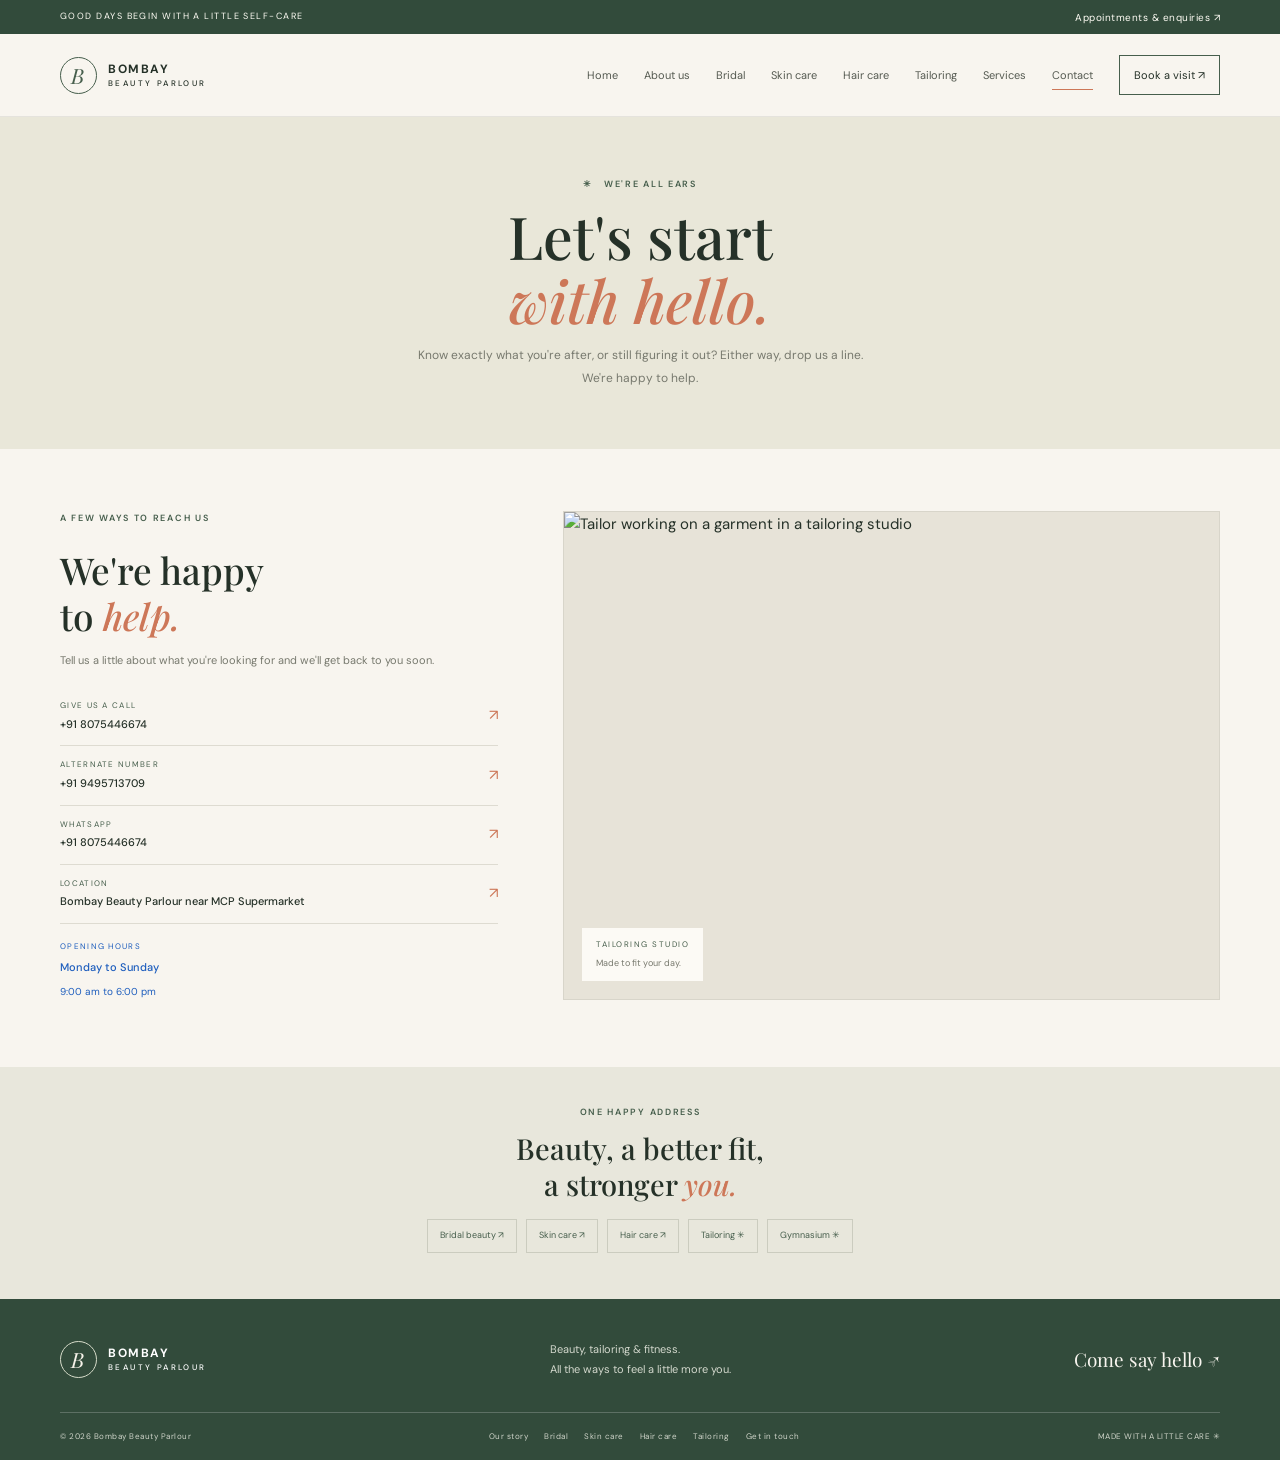
==== commit b83a9774: "Style opening hours in blue" ====
--- a/contact.html
+++ b/contact.html
@@ -1,5 +1,5 @@
 <!doctype html>
-<html lang="en"><head><meta charset="utf-8"><meta name="viewport" content="width=device-width,initial-scale=1"><meta name="description" content="Contact Bombay Beauty Parlour to ask about beauty, bridal, tailoring, fitness and appointments."><title>Contact Us | Bombay Beauty Parlour</title><link rel="preconnect" href="https://fonts.googleapis.com"><link rel="preconnect" href="https://fonts.gstatic.com" crossorigin><link href="https://fonts.googleapis.com/css2?family=DM+Sans:wght@400;500;600;700&family=Playfair+Display:ital,wght@0,500;0,600;1,500&display=swap" rel="stylesheet"><link rel="stylesheet" href="styles.css"><script src="script.js" defer></script></head>
+<html lang="en"><head><meta charset="utf-8"><meta name="viewport" content="width=device-width,initial-scale=1"><meta name="description" content="Contact Bombay Beauty Parlour to ask about beauty, bridal, tailoring, fitness and appointments."><title>Contact Us | Bombay Beauty Parlour</title><link rel="preconnect" href="https://fonts.googleapis.com"><link rel="preconnect" href="https://fonts.gstatic.com" crossorigin><link href="https://fonts.googleapis.com/css2?family=DM+Sans:wght@400;500;600;700&family=Playfair+Display:ital,wght@0,500;0,600;1,500&display=swap" rel="stylesheet"><link rel="stylesheet" href="styles.css"><script src="script.js" defer></script><style>.hours>span,.hours>b,.hours>p{color:#1d5dbd}</style></head>
 <body><div class="announcement"><span>GOOD DAYS BEGIN WITH A LITTLE SELF-CARE</span><a href="contact.html">Appointments & enquiries ↗</a></div><header class="header"><a class="brand" href="index.html"><span class="brand-symbol">B</span><span>BOMBAY<small>BEAUTY PARLOUR</small></span></a><button class="menu-toggle" aria-label="Open navigation" aria-expanded="false"><i></i><i></i></button><nav class="nav"><a href="index.html">Home</a><a href="about.html">About us</a><a href="bridal.html">Bridal</a><a href="skincare.html">Skin care</a><a href="haircare.html">Hair care</a><a href="tailoring.html">Tailoring</a><a class="active" href="contact.html">Contact</a><a class="nav-book" href="contact.html">Book a visit ↗</a></nav></header>
 <main><section class="page-hero contact-hero"><p class="eyebrow">✳ &nbsp; WE'RE ALL EARS</p><h1>Let's start<br><em>with hello.</em></h1><p>Know exactly what you're after, or still figuring it out? Either way, drop us a line. We're happy to help.</p></section><section class="contact-layout wrap"><div class="contact-info"><p class="eyebrow">A FEW WAYS TO REACH US</p><h2>We're happy<br>to <em>help.</em></h2><p>Tell us a little about what you're looking for and we'll get back to you soon.</p><a class="contact-detail" href="tel:+918075446674"><span>GIVE US A CALL</span><b>+91 8075446674</b><i>↗</i></a><a class="contact-detail" href="tel:+919495713709"><span>ALTERNATE NUMBER</span><b>+91 9495713709</b><i>↗</i></a><a class="contact-detail" href="https://wa.me/918075446674" target="_blank" rel="noopener noreferrer"><span>WHATSAPP</span><b>+91 8075446674</b><i>↗</i></a><a class="contact-detail" href="https://www.google.com/maps/search/?api=1&amp;query=Bombay+Beauty+Parlour+near+MCP+Supermarket" target="_blank" rel="noopener noreferrer"><span>LOCATION</span><b>Bombay Beauty Parlour near MCP Supermarket</b><i>↗</i></a><div class="hours"><span>OPENING HOURS</span><b>Monday to Sunday</b><p>9:00 am to 6:00 pm</p></div></div><div class="contact-visual" aria-label="Tailoring studio photo"><img src="https://images.pexels.com/photos/996329/pexels-photo-996329.jpeg?auto=compress&cs=tinysrgb&w=1200" alt="Tailor working on a garment in a tailoring studio"><div class="photo-caption"><span>TAILORING STUDIO</span><small>Made to fit your day.</small></div></div></section><section class="contact-services"><p class="eyebrow">ONE HAPPY ADDRESS</p><h2>Beauty, a better fit,<br>a stronger <em>you.</em></h2><div><a href="bridal.html">Bridal beauty ↗</a><a href="skincare.html">Skin care ↗</a><a href="haircare.html">Hair care ↗</a><span id="tailoring">Tailoring ✳</span><span id="gym">Gymnasium ✳</span></div></section></main>
 <footer class="footer"><div class="footer-main"><a class="brand footer-brand" href="index.html"><span class="brand-symbol">B</span><span>BOMBAY<small>BEAUTY PARLOUR</small></span></a><p>Beauty, tailoring & fitness.<br>All the ways to feel a little more you.</p><a class="footer-hello" href="mailto:hello@bombaybeautyparlour.com">Come say hello ↗</a></div><div class="footer-bottom"><span>© 2025 Bombay Beauty Parlour</span><div><a href="about.html">Our story</a><a href="bridal.html">Bridal</a><a href="skincare.html">Skin care</a><a href="haircare.html">Hair care</a><a href="tailoring.html">Tailoring</a><a href="contact.html">Get in touch</a></div><span>MADE WITH A LITTLE CARE ✳</span></div></footer></body></html>
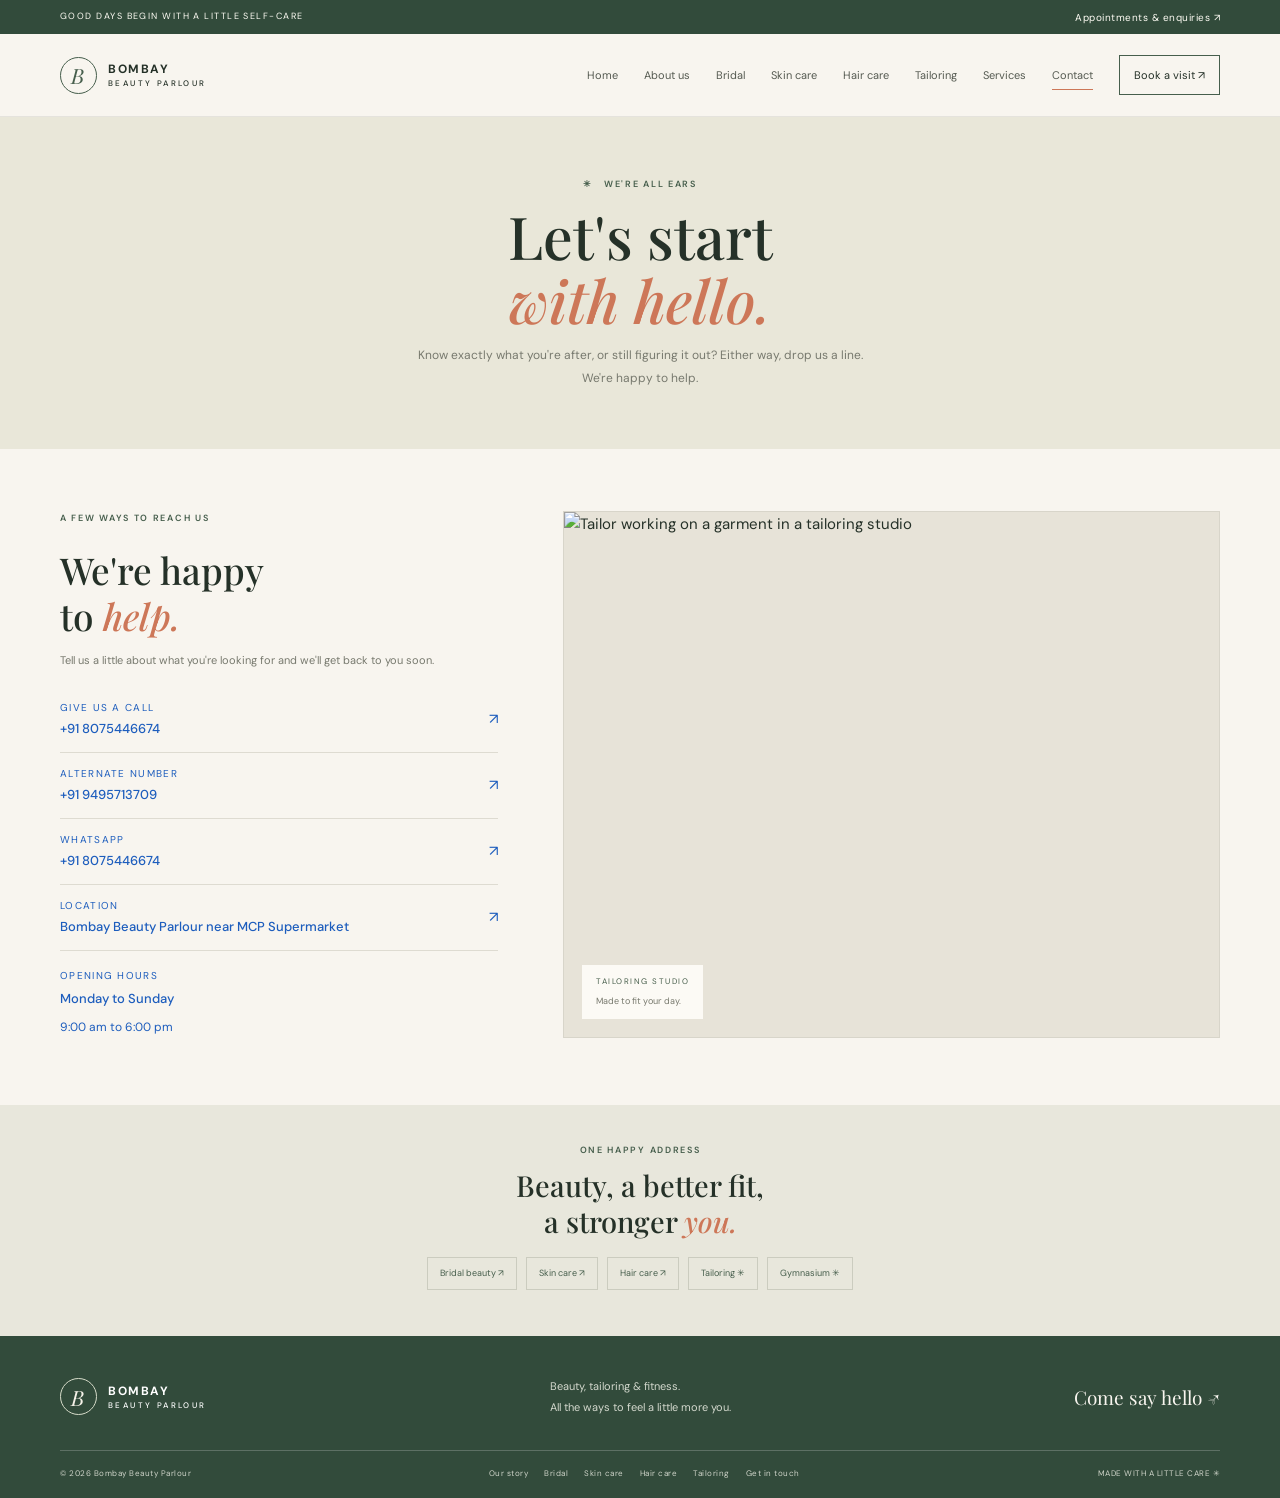
==== commit 08ef6dd1: "Highlight contact details in blue" ====
--- a/contact.html
+++ b/contact.html
@@ -1,5 +1,5 @@
 <!doctype html>
-<html lang="en"><head><meta charset="utf-8"><meta name="viewport" content="width=device-width,initial-scale=1"><meta name="description" content="Contact Bombay Beauty Parlour to ask about beauty, bridal, tailoring, fitness and appointments."><title>Contact Us | Bombay Beauty Parlour</title><link rel="preconnect" href="https://fonts.googleapis.com"><link rel="preconnect" href="https://fonts.gstatic.com" crossorigin><link href="https://fonts.googleapis.com/css2?family=DM+Sans:wght@400;500;600;700&family=Playfair+Display:ital,wght@0,500;0,600;1,500&display=swap" rel="stylesheet"><link rel="stylesheet" href="styles.css"><script src="script.js" defer></script><style>.hours>span,.hours>b,.hours>p{color:#1d5dbd}</style></head>
+<html lang="en"><head><meta charset="utf-8"><meta name="viewport" content="width=device-width,initial-scale=1"><meta name="description" content="Contact Bombay Beauty Parlour to ask about beauty, bridal, tailoring, fitness and appointments."><title>Contact Us | Bombay Beauty Parlour</title><link rel="preconnect" href="https://fonts.googleapis.com"><link rel="preconnect" href="https://fonts.gstatic.com" crossorigin><link href="https://fonts.googleapis.com/css2?family=DM+Sans:wght@400;500;600;700&family=Playfair+Display:ital,wght@0,500;0,600;1,500&display=swap" rel="stylesheet"><link rel="stylesheet" href="styles.css"><script src="script.js" defer></script><style>.contact-detail>span,.contact-detail>b,.contact-detail>i,.hours>span,.hours>b,.hours>p{color:#1d5dbd}.contact-detail>span,.hours>span{font-size:10px}.contact-detail>b,.hours>b{font-size:13px}.hours>p{font-size:12px}</style></head>
 <body><div class="announcement"><span>GOOD DAYS BEGIN WITH A LITTLE SELF-CARE</span><a href="contact.html">Appointments & enquiries ↗</a></div><header class="header"><a class="brand" href="index.html"><span class="brand-symbol">B</span><span>BOMBAY<small>BEAUTY PARLOUR</small></span></a><button class="menu-toggle" aria-label="Open navigation" aria-expanded="false"><i></i><i></i></button><nav class="nav"><a href="index.html">Home</a><a href="about.html">About us</a><a href="bridal.html">Bridal</a><a href="skincare.html">Skin care</a><a href="haircare.html">Hair care</a><a href="tailoring.html">Tailoring</a><a class="active" href="contact.html">Contact</a><a class="nav-book" href="contact.html">Book a visit ↗</a></nav></header>
 <main><section class="page-hero contact-hero"><p class="eyebrow">✳ &nbsp; WE'RE ALL EARS</p><h1>Let's start<br><em>with hello.</em></h1><p>Know exactly what you're after, or still figuring it out? Either way, drop us a line. We're happy to help.</p></section><section class="contact-layout wrap"><div class="contact-info"><p class="eyebrow">A FEW WAYS TO REACH US</p><h2>We're happy<br>to <em>help.</em></h2><p>Tell us a little about what you're looking for and we'll get back to you soon.</p><a class="contact-detail" href="tel:+918075446674"><span>GIVE US A CALL</span><b>+91 8075446674</b><i>↗</i></a><a class="contact-detail" href="tel:+919495713709"><span>ALTERNATE NUMBER</span><b>+91 9495713709</b><i>↗</i></a><a class="contact-detail" href="https://wa.me/918075446674" target="_blank" rel="noopener noreferrer"><span>WHATSAPP</span><b>+91 8075446674</b><i>↗</i></a><a class="contact-detail" href="https://www.google.com/maps/search/?api=1&amp;query=Bombay+Beauty+Parlour+near+MCP+Supermarket" target="_blank" rel="noopener noreferrer"><span>LOCATION</span><b>Bombay Beauty Parlour near MCP Supermarket</b><i>↗</i></a><div class="hours"><span>OPENING HOURS</span><b>Monday to Sunday</b><p>9:00 am to 6:00 pm</p></div></div><div class="contact-visual" aria-label="Tailoring studio photo"><img src="https://images.pexels.com/photos/996329/pexels-photo-996329.jpeg?auto=compress&cs=tinysrgb&w=1200" alt="Tailor working on a garment in a tailoring studio"><div class="photo-caption"><span>TAILORING STUDIO</span><small>Made to fit your day.</small></div></div></section><section class="contact-services"><p class="eyebrow">ONE HAPPY ADDRESS</p><h2>Beauty, a better fit,<br>a stronger <em>you.</em></h2><div><a href="bridal.html">Bridal beauty ↗</a><a href="skincare.html">Skin care ↗</a><a href="haircare.html">Hair care ↗</a><span id="tailoring">Tailoring ✳</span><span id="gym">Gymnasium ✳</span></div></section></main>
 <footer class="footer"><div class="footer-main"><a class="brand footer-brand" href="index.html"><span class="brand-symbol">B</span><span>BOMBAY<small>BEAUTY PARLOUR</small></span></a><p>Beauty, tailoring & fitness.<br>All the ways to feel a little more you.</p><a class="footer-hello" href="mailto:hello@bombaybeautyparlour.com">Come say hello ↗</a></div><div class="footer-bottom"><span>© 2025 Bombay Beauty Parlour</span><div><a href="about.html">Our story</a><a href="bridal.html">Bridal</a><a href="skincare.html">Skin care</a><a href="haircare.html">Hair care</a><a href="tailoring.html">Tailoring</a><a href="contact.html">Get in touch</a></div><span>MADE WITH A LITTLE CARE ✳</span></div></footer></body></html>
